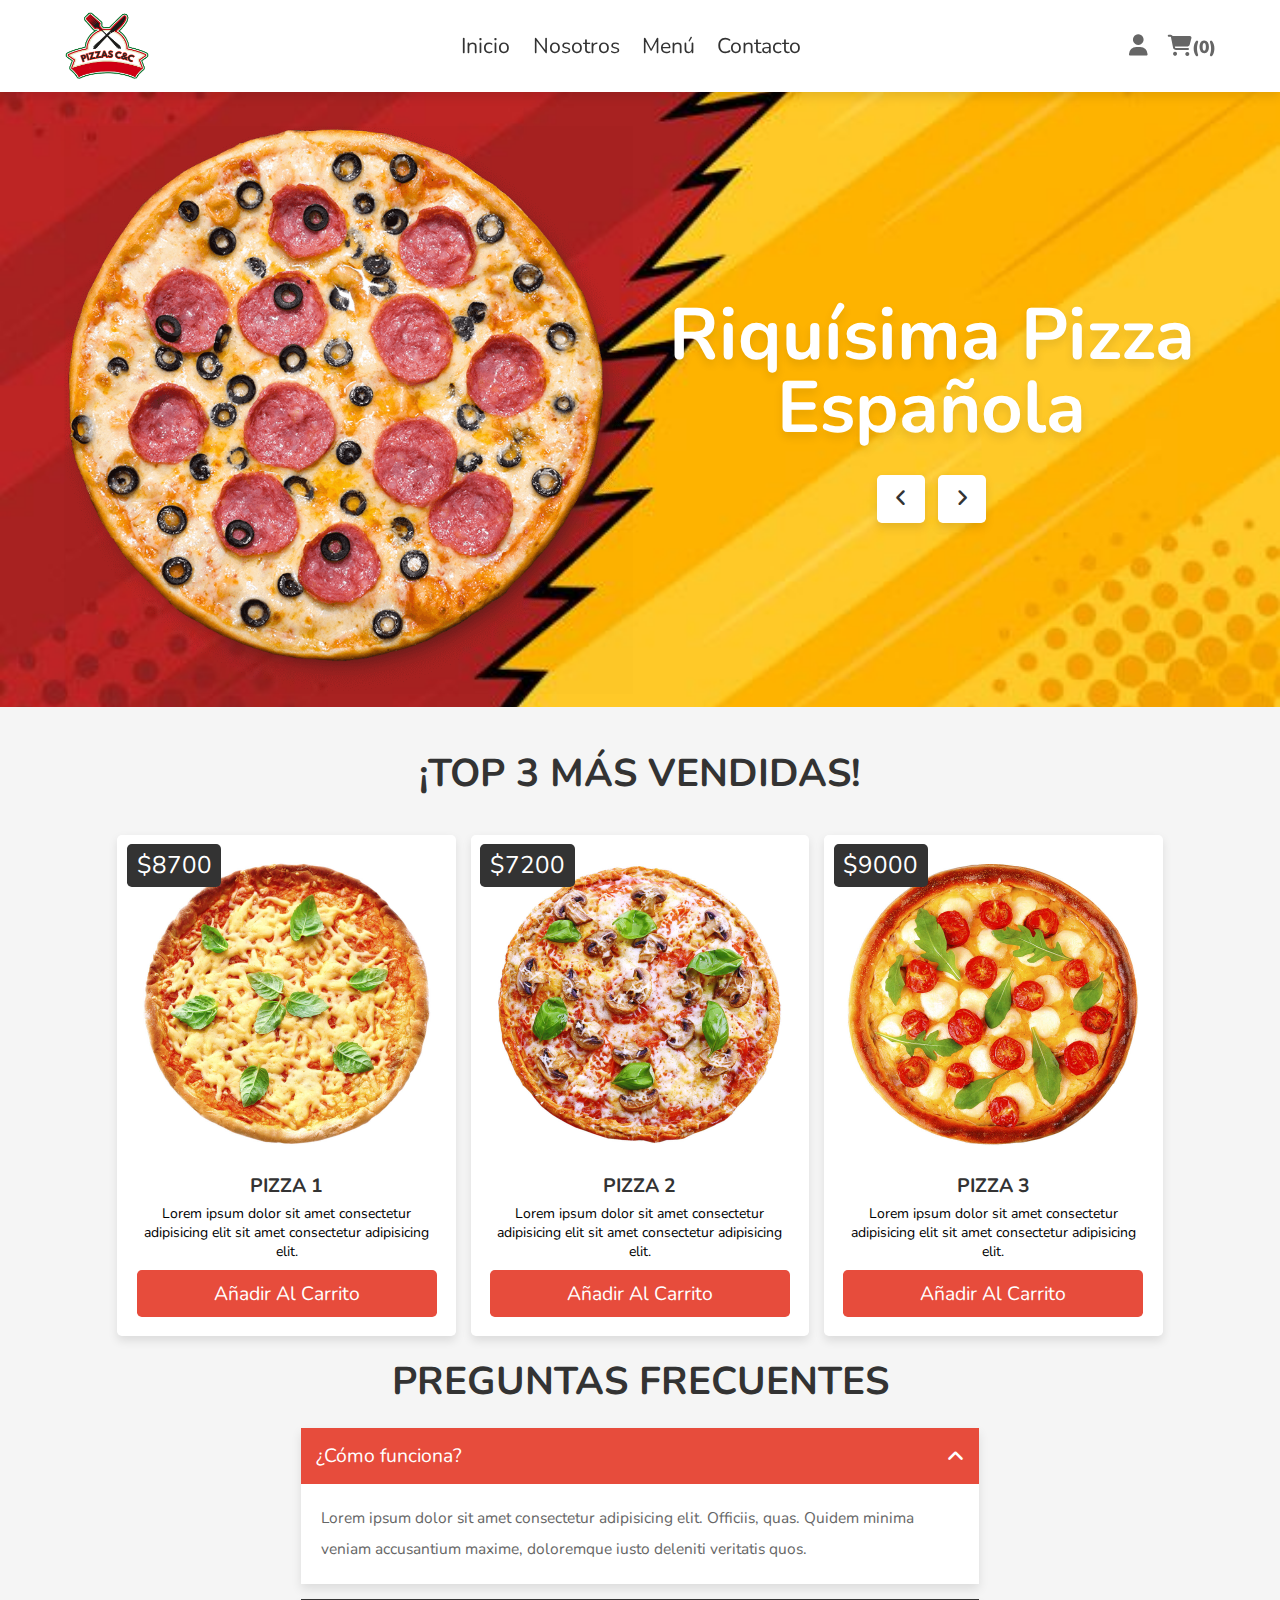
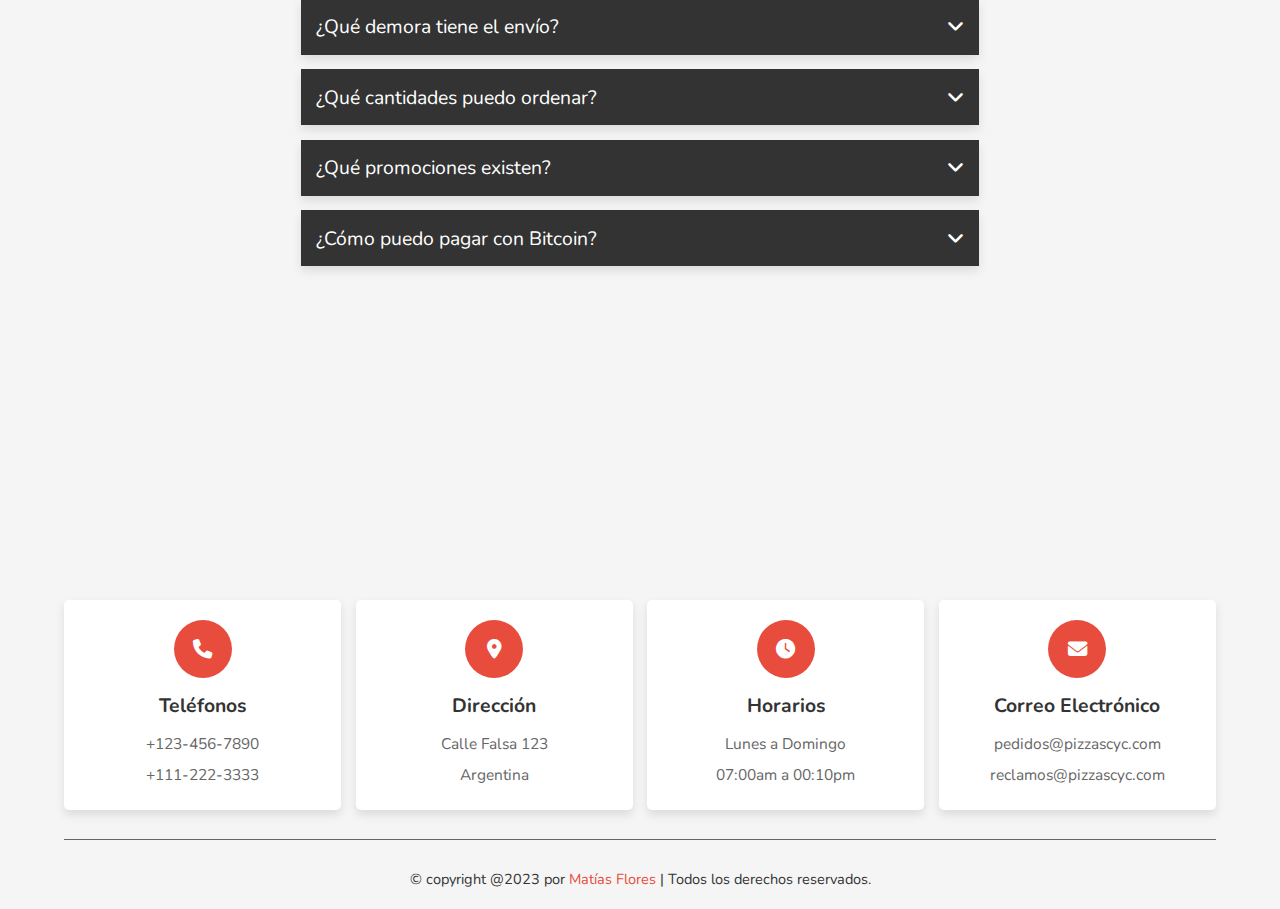
==== index.html @ edeeea36 "Subida del proyecto" ====
<!DOCTYPE html>
<html lang="es">

<head>
   <meta charset="UTF-8">
   <meta http-equiv="X-UA-Compatible" content="IE=edge">
   <meta name="viewport" content="width=device-width, initial-scale=1.0">
   <title>Pizza C&C</title>

   <!-- Cdn Font Awesome   -->
   <link rel="stylesheet" href="https://cdnjs.cloudflare.com/ajax/libs/font-awesome/6.1.1/css/all.min.css">

   <!--  Estilos CSS propios   -->
   <link rel="stylesheet" href="./css/style.css">

</head>

<body>

   <!-- Sección encabezado  -->

   <header class="header">

      <section class="flex">

         <a href="index.html" class="logo"> <img src="images/logo.png" alt="Logo Pizza C&C."></a>

         <nav class="navbar">
            <a href="./index.html">Inicio</a>
            <a href="./pages/nosotros.html">Nosotros</a>
            <a href="./pages/menu.html">Menú</a>
            <a href="./pages/contacto.html">Contacto</a>
         </nav>

         <div class="icons">
            <div id="menu-btn" class="fas fa-bars"></div>
            <div id="user-btn" class="fas fa-user"></div>
            <div id="cart-btn" class="fas fa-shopping-cart"><span id="cart-count">(0)</span></div>
         </div>

      </section>

   </header>

   <!-- Fin sección encabezado -->

   <!-- carrito -->
   <section class="shopping-cart" id="carrito">
      <div id="close-cart"><span>CERRAR</span></div>
      <h3 id="mensaje-vacio">¡El carrito está vacío!</h3>

      <table id="lista-carrito">
         <thead>
            <tr>
               <th>Imágen</th>
               <th>Nombre</th>
               <th>Precio</th>
               <th>Cantidad</th>
            </tr>
         </thead>
         <tbody></tbody>
      </table>
      <div class="principal">
         <p class="carrito-total">Total: $ <span id="total-pagar"></span> </p>
         <a id="vaciar-carrito" class="button btn">Vaciar carrito</a>
         <a href="" id="pedir-whatsapp" class="btn ">Pedir por Whatsapp</a>
      </div>
   </section>
   <!-- fin del carrito -->



   <div class="home-bg">

      <section class="home" id="home">

         <div class="slide-container">

            <div class="slide active">
               <div class="image">
                  <div class="girar">
                     <img src="./images/home-img-1.png" alt="">
                  </div>
               </div>
               <div class="content">
                  <h3>Riquísima Pizza Española</h3>
                  <div class="fas fa-angle-left" onclick="prev()"></div>
                  <div class="fas fa-angle-right" onclick="next()"></div>
               </div>
            </div>

            <div class="slide">
               <div class="image">
                  <div class="girar">
                     <img src="./images/home-img-2.png" alt="">
                  </div>
               </div>
               <div class="content">
                  <h3>Deliciosa con Morroncito y Jamón</h3>
                  <div class="fas fa-angle-left" onclick="prev()"></div>
                  <div class="fas fa-angle-right" onclick="next()"></div>
               </div>
            </div>

            <div class="slide">
               <div class="image">
                  <div class="girar">
                     <img src="./images/home-img-3.png" alt="">
                  </div>
               </div>
               <div class="content">
                  <h3>Cuatro Quesos y algo más</h3>
                  <div class="fas fa-angle-left" onclick="prev()"></div>
                  <div class="fas fa-angle-right" onclick="next()"></div>
               </div>
            </div>

         </div>

      </section>

   </div>

   <section id="menu" class="menu menu-home">

      <h1 class="heading heading-home anim-titulo">¡TOP 3 MÁS VENDIDAS!</h1>

      <div class="box-container container" id="lista-pizzas">

         <div class="box card">
            <img src="../images/pizza-1.jpg" alt="" class="imagen-pizza">
            <div class="info-card">
               <p class="precio"><span>$8700</span></p>
               <h4 class="nombre">PIZZA 1</h4>
               <p class="description">
                  Lorem ipsum dolor sit amet consectetur adipisicing elit sit amet consectetur
                  adipisicing elit.
               </p>
               <input type="submit" value="Añadir al carrito" name="add_to_cart" class="btn agregar-carrito"
                  data-id="1">
            </div>
         </div>

         <div class="box card">
            <img src="../images/pizza-2.jpg" alt="" class="imagen-pizza">
            <div class="info-card">
               <p class="precio"><span>$7200</span></p>
               <h4 class="nombre">PIZZA 2</h4>
               <p class="description">
                  Lorem ipsum dolor sit amet consectetur adipisicing elit sit amet consectetur
                  adipisicing elit.
               </p>
               <input type="submit" value="Añadir al carrito" name="add_to_cart" class="btn agregar-carrito"
                  data-id="2">
            </div>
         </div>

         <div class="box card">
            <img src="../images/pizza-3.jpg" alt="" class="imagen-pizza">
            <div class="info-card">
               <p class="precio"><span>$9000</span></p>
               <h4 class="nombre">PIZZA 3</h4>
               <p class="description">
                  Lorem ipsum dolor sit amet consectetur adipisicing elit sit amet consectetur
                  adipisicing elit.
               </p>
               <input value="Añadir al carrito" name="add_to_cart" class="btn agregar-carrito"
                  data-id="3">
            </div>
         </div>
      </div>

   </section>



   <!-- comienzo faq  -->

   <section class="faq" id="faq">

      <h1 class="heading anim-titulo">PREGUNTAS FRECUENTES</h1>

      <div class="accordion-container">

         <div class="accordion active">
            <div class="accordion-heading">
               <span>¿Cómo funciona?</span>
               <i class="fas fa-angle-down"></i>
            </div>
            <p class="accrodion-content">
               Lorem ipsum dolor sit amet consectetur adipisicing elit. Officiis, quas. Quidem minima veniam accusantium
               maxime, doloremque iusto deleniti veritatis quos.
            </p>
         </div>

         <div class="accordion">
            <div class="accordion-heading">
               <span>¿Qué demora tiene el envío?</span>
               <i class="fas fa-angle-down"></i>
            </div>
            <p class="accrodion-content">
               Lorem ipsum dolor sit amet consectetur adipisicing elit. Officiis, quas. Quidem minima veniam accusantium
               maxime, doloremque iusto deleniti veritatis quos.
            </p>
         </div>

         <div class="accordion">
            <div class="accordion-heading">
               <span>¿Qué cantidades puedo ordenar?</span>
               <i class="fas fa-angle-down"></i>
            </div>
            <p class="accrodion-content">
               Lorem ipsum dolor sit amet consectetur adipisicing elit. Officiis, quas. Quidem minima veniam accusantium
               maxime, doloremque iusto deleniti veritatis quos.
            </p>
         </div>

         <div class="accordion">
            <div class="accordion-heading">
               <span>¿Qué promociones existen?</span>
               <i class="fas fa-angle-down"></i>
            </div>
            <p class="accrodion-content">
               Lorem ipsum dolor sit amet consectetur adipisicing elit. Officiis, quas. Quidem minima veniam accusantium
               maxime, doloremque iusto deleniti veritatis quos.
            </p>
         </div>


         <div class="accordion">
            <div class="accordion-heading">
               <span>¿Cómo puedo pagar con Bitcoin?</span>
               <i class="fas fa-angle-down"></i>
            </div>
            <p class="accrodion-content">
               Lorem ipsum dolor sit amet consectetur adipisicing elit. Officiis, quas. Quidem minima veniam accusantium
               maxime, doloremque iusto deleniti veritatis quos.
            </p>
         </div>
      </div>
   </section>

   <!-- fin faq  -->

   <!-- comienzo footer  -->

   <section class="location">
      <iframe
         src="https://www.google.com/maps/embed?pb=!1m18!1m12!1m3!1d3281.8580521612535!2d-58.76656361722977!3d-34.65828760314897!2m3!1f0!2f0!3f0!3m2!1i1024!2i768!4f13.1!3m3!1m2!1s0x95bc9512dd8aeb59%3A0xc78ff3fe9b8c9677!2sCalle%20falsa%20123%2C%20Paso%20del%20Rey%2C%20Provincia%20de%20Buenos%20Aires!5e0!3m2!1sen!2sar!4v1684453781965!5m2!1sen!2sar"
         width="300" height="400" style="border:0;" allowfullscreen="" loading="lazy"
         referrerpolicy="no-referrer-when-downgrade"></iframe>
   </section>


   <section class="footer">

      <div class="box-container">

         <div class="box">
            <i class="fas fa-phone"></i>
            <h3>Teléfonos</h3>
            <p>+123-456-7890</p>
            <p>+111-222-3333</p>
         </div>

         <div class="box">
            <i class="fas fa-map-marker-alt"></i>
            <h3>Dirección</h3>
            <p>Calle Falsa 123</p>
            <p>Argentina</p>
         </div>

         <div class="box">
            <i class="fas fa-clock"></i>
            <h3>Horarios</h3>
            <p>Lunes a Domingo</p>
            <p>07:00am a 00:10pm</p>
         </div>

         <div class="box">
            <i class="fas fa-envelope"></i>
            <h3>Correo Electrónico</h3>
            <p>pedidos@pizzascyc.com</p>
            <p>reclamos@pizzascyc.com</p>
         </div>

      </div>

      <div class="credit">
         &copy; copyright @2023 por <span>Matías Flores</span> | Todos los derechos reservados.
      </div>

   </section>

   <!-- fin footer -->

   <!-- links archivos javascript  -->
   <script src="./js/carrito.js"></script>
   <script src="./js/script.js"></script>


</body>

</html>
---- css/style.css ----
@import url('https://fonts.googleapis.com/css2?family=Nunito:wght@200;300;400;500;600;800&display=swap');

:root {
   --red: #e74c3c;
   --black: #333;
   --white: #fff;
   --light-bg: #f5f5f5;
   --light-color: #666;
   --border: .1rem solid var(--light-color);
   --box-shadow: 0 .5rem 1rem rgba(0, 0, 0, .1);
}

* {
   font-family: 'Nunito', sans-serif;
   margin: 0;
   padding: 0;
   box-sizing: border-box;
   outline: none;
   border: none;
   text-decoration: none;
   transition: 0.2s linear;
}

::-webkit-scrollbar {
   width: 1rem;
   height: .5rem;
}

::-webkit-scrollbar-track {
   background-color: transparent;
}

::-webkit-scrollbar-thumb {
   background-color: var(--red);
}

html {
   font-size: 60.5%;
   overflow-x: hidden;
   scroll-behavior: smooth;
   scroll-padding-top: 7.5rem;
}

body {
   background: var(--light-bg);
   overflow-x: hidden;
}

section {
   padding: 1rem 2.5rem;
   margin: 0 auto;
   max-width: 1200px;
}

.heading {
   text-align: center;
   margin-top: 5rem;
   margin-bottom: 2rem;
   font-size: 4rem;
   color: var(--black);
   text-transform: uppercase;
}

.anim-titulo {
   -webkit-animation: anim-titulo 5s cubic-bezier(0.215, 0.610, 0.355, 1.000) both;
   animation: anim-titulo 5s cubic-bezier(0.215, 0.610, 0.355, 1.000) both;
}

/* ----------------------------------------------
 * Generated by Animista on 2023-5-23 11:22:22
 * Licensed under FreeBSD License.
 * See http://animista.net/license for more info. 
 * w: http://animista.net, t: @cssanimista
 * ---------------------------------------------- */

/**
 * ----------------------------------------
 * animation anim-titulo
 * ----------------------------------------
 */
@-webkit-keyframes anim-titulo {
   0% {
      letter-spacing: 1em;
      -webkit-transform: translateZ(400px);
      transform: translateZ(400px);
      opacity: 0;
   }

   40% {
      opacity: 0.6;
   }

   100% {
      -webkit-transform: translateZ(0);
      transform: translateZ(0);
      opacity: 1;
   }
}

@keyframes anim-titulo {
   0% {
      letter-spacing: 1em;
      -webkit-transform: translateZ(400px);
      transform: translateZ(400px);
      opacity: 0;
   }

   40% {
      opacity: 0.6;
   }

   100% {
      -webkit-transform: translateZ(0);
      transform: translateZ(0);
      opacity: 1;
   }
}



.btn {
   display: block;
   width: 100%;
   margin-top: 1rem;
   border-radius: .5rem;
   padding: 1rem 3rem;
   font-size: 2rem;
   color: var(--white);
   background-color: var(--red);
   cursor: pointer;
   text-transform: capitalize;
   text-align: center;
}

.btn:hover {
   background-color: var(--black);
}

.header {
   position: fixed;
   top: 0;
   left: 0;
   right: 0;
   background-color: var(--white);
   box-shadow: var(--box-shadow);
   z-index: 1000;
}

.header .flex {
   display: flex;
   align-items: center;
   justify-content: space-between;
   position: relative;
}


.header .flex .logo img {
   height: 70px;

}

.header .flex .navbar a {
   margin: 0 1rem;
   font-size: 2.2rem;
   color: var(--black);
}

.header .flex .navbar a:hover {
   text-decoration: underline;
   color: var(--red);
}

.header .flex .icons div {
   font-size: 2.2rem;
   color: var(--light-color);
   cursor: pointer;
   margin-left: 1.7rem;
}

.header .flex .icons div:hover {
   color: var(--red);
}

.header .flex .icons div span {
   font-size: 1.8rem;
}

#menu-btn {
   display: none;
}

.shopping-cart {
   padding: 10px;
   position: fixed;
   top: 0;
   right: -110%;
   width: 45rem;
   z-index: 1100;
   background-color: white;
   border-left: var(--border);
   height: 100vh;
   overflow-y: scroll;
}

.shopping-cart.active {
   right: 0;
}

.shopping-cart #close-cart {
   margin: 20px 0px;
   text-align: right;
   margin-bottom: 2.7rem;
}

.shopping-cart #close-cart span {
   cursor: pointer;
   font-size: 1.8rem;
   color: var(--red);
   font-weight: bold;
}

.shopping-cart #close-cart span:hover {
   color: var(--black);
}

.shopping-cart h3{
   text-align: center;
   font-size: 3em;
   margin-top: 30px;
}

#lista-carrito {
   width: 100%;
}

#lista-carrito thead  tr th{
   font-size: 2em;
}

#lista-carrito tbody td{
   font-size: 2em;
   text-align: center;
}

.carrito-total{
   margin-top: 40px;
   font-size: 2em;
   font-weight: bold;
}

.principal{
   padding: 0 18px 0 18px;
}

.borrar-curso{
   font-size: 1em;
   color: var(--red);
   font-weight: bold;
   cursor: pointer;
}

.borrar-curso:hover{
   color: var(--light-color);
}

.menu-home{
   .heading-home{
      margin-top: -30px;
      margin-bottom: 35px;
   }
}

@keyframes fadeLeft {
   0% {
      transform: translateX(5rem);
   }
}

@keyframes fadeRight {
   0% {
      transform: translateX(-5rem);
   }
}

.home-bg {
   background: url(../images/pizza-bg.jpg) no-repeat;
   background-size: cover;
   background-position: center;
}

.home-bg .home .slide-container {
   margin-top: 12rem;
}

.home-bg .home .slide-container .slide {
   display: none;
   align-items: center;
   gap: 1.5rem;
   flex-wrap: wrap;
}

.home-bg .home .slide-container .slide.active {
   display: flex;
}

.home-bg .home .slide-container .slide .image {
   flex: 1 1 40rem;
   animation: fadeRight .4s linear;
}

/* animacion de rotacion */
@-webkit-keyframes girar {
   0% {
      -webkit-transform: rotate(0);
      transform: rotate(0);
   }

   100% {
      -webkit-transform: rotate(360deg);
      transform: rotate(360deg);
   }
}

@keyframes girar {
   0% {
      -webkit-transform: rotate(0);
      transform: rotate(0);
   }

   100% {
      -webkit-transform: rotate(360deg);
      transform: rotate(360deg);
   }
}

.girar {
   -webkit-animation: girar 20s linear infinite both;
   animation: girar 20s linear infinite both;
}


.home-bg .home .slide-container .slide .image img {
   width: 100%;
}

.home-bg .home .slide-container .slide .content {
   flex: 1 1 40rem;
   text-align: center;
   animation: fadeLeft .4s linear;
}

.home-bg .home .slide-container .slide .content h3 {
   color: var(--white);
   margin-bottom: 3rem;
   text-transform: capitalize;
   font-size: 7.5rem;
   text-shadow: var(--box-shadow);
   line-height: 1;
}

.home-bg .home .slide-container .slide .content .fa-angle-left,
.home-bg .home .slide-container .slide .content .fa-angle-right {
   height: 5rem;
   width: 5rem;
   line-height: 4.8rem;
   font-size: 2rem;
   color: var(--black);
   background-color: var(--white);
   margin: 0 .5rem;
   box-shadow: var(--box-shadow);
   cursor: pointer;
   border-radius: .5rem;
}

.home-bg .home .slide-container .slide .content .fa-angle-left:hover,
.home-bg .home .slide-container .slide .content .fa-angle-right:hover {
   background-color: var(--red);
   color: var(--white);
}

.about {
   margin-top: 60px;
}

.about .box-flex {
   display: flex;
   flex-direction: column;
   border: solid 1px var(--light-color);
   width: 100%;
   margin-bottom: 30px;
   background-color: var(--white);
   border-radius: .5rem;
   padding: 2rem;
   text-align: center;
   box-shadow: var(--box-shadow)
}

.about .box-flex h3 {
   font-size: 2.5rem;
   color: var(--black);
}

.about .box-flex p {
   padding: 1rem 0;
   line-height: 2;
   font-size: 1.6rem;
   color: var(--light-color);
}


.about .box-container {
   padding: 30px 0px;
   display: grid;
   grid-template-columns: repeat(auto-fit, 35rem);
   gap: 1.5rem;
   align-items: flex-start;
   justify-content: center;
}

.about .box-container .box {
   background-color: var(--white);
   border-radius: .5rem;
   padding: 2rem;
   text-align: center;
   box-shadow: var(--box-shadow);
}

.about .box-container .box img {
   width: 100%;
   margin-bottom: 2rem;
}

.about .box-container .box h3 {
   font-size: 2.5rem;
   color: var(--black);
}

.about .box-container .box p {
   padding: 1rem 0;
   line-height: 2;
   font-size: 1.6rem;
   color: var(--light-color);
}

.menu {
   margin-top: 60px;
}

.menu .box-container {
   display: grid;
   grid-template-columns: repeat(auto-fit, 35rem);
   gap: 1.5rem;
   align-items: flex-start;
   justify-content: center;
}

.menu .box-container .box {
   background-color: var(--white);
   border-radius: .5rem;
   padding: 2rem;
   text-align: center;
   box-shadow: var(--box-shadow);
   position: relative;
}

.box .description {
   font-size: 14px;
}

.menu .box-container .box img {
   width: 100%;
   margin-bottom: 1rem;
}

.menu .box-container .box .precio {
   background-color: var(--black);
   border-radius: .5rem;
   padding: .5rem 1rem;
   font-size: 1.7rem;
   color: var(--white);
   position: absolute;
   top: 1rem;
   left: 1rem;
}

.menu .box-container .box .precio span {
   font-size: 2.5rem;
}

.menu .box-container .box .nombre {
   font-size: 2rem;
   color: var(--black);
   margin: .5rem 0;
}

.menu .box-container .box form {
   display: flex;
   gap: 1rem;
}

.menu .box-container .box form .cant {
   width: 8rem;
   border: var(--border);
   padding: 1rem;
   margin-top: 1rem;
   border-radius: .5rem;
   font-size: 1.8rem;
   color: var(--black);
}

.contacto {
   margin-top: 60px;
}

.contacto form {
   background-color: var(--white);
   box-shadow: var(--box-shadow);
   padding: 2rem;
   border-radius: .5rem;
}

.contacto form .flex {
   display: flex;
   flex-wrap: wrap;
   gap: 1.5rem;
   justify-content: space-between;
}

.contacto form .flex .inputBox {
   width: 49%;
}

.contacto form .flex .inputText {
   width: 100%;
}


.contacto form .flex .inputBox label {
   font-size: 1.8rem;
   color: var(--light-color);
}

.contacto form .flex .inputBox .box {
   width: 100%;
   background-color: var(--light-bg);
   padding: 1.4rem;
   font-size: 1.8rem;
   color: var(--black);
   border-radius: .5rem;
   margin: 1rem 0;
}

.contacto form .flex .inputText label {
   font-size: 1.8rem;
   color: var(--light-color);
}

.contacto form .flex .inputText .box {
   width: 100%;
   background-color: var(--light-bg);
   padding: 1.4rem;
   font-size: 1.8rem;
   color: var(--black);
   border-radius: .5rem;
   margin: 1rem 0;
}

.contacto form .flex .inputBox span {
   font-size: 14px;
   color: green;
   font-weight: bold;
}

.contacto form .flex .inputText span {
   font-size: 14px;
   color: green;
   font-weight: bold;
}

.contacto form span {
   font-size: 18px;
   color: green;
   font-weight: bold;
}

.faq h1{
   margin-top: 0px;

}

.faq .accordion-container {
   max-width: 70rem;
   margin: 0 auto;
}

.faq .accordion-container .accordion {
   margin: 1.5rem 0;
   box-shadow: var(--box-shadow);
}

.faq .accordion-container .accordion .accordion-heading {
   padding: 1.5rem;
   background: var(--black);
   color: var(--white);
   cursor: pointer;
   font-size: 2rem;
   display: flex;
   align-items: center;
   justify-content: space-between;
   gap: 1.5rem;
}

.faq .accordion-container .accordion .accrodion-content {
   padding: 2rem;
   background-color: var(--white);
   line-height: 2;
   color: var(--light-color);
   font-size: 1.6rem;
   display: none;
}

.faq .accordion-container .accordion.active .accrodion-content {
   display: inline-block;
}

.faq .accordion-container .accordion.active .accordion-heading {
   background: var(--red);
}

.faq .accordion-container .accordion.active .accordion-heading i {
   transform: rotate(180deg);
}


.location {
   width: auto;
   height: 300px;
   overflow: hidden;
}

.location iframe {
   width: 100%;
   height: 100%;
}

.footer .box-container {
   display: grid;
   grid-template-columns: repeat(auto-fit, minmax(21rem, 1fr));
   gap: 1.5rem;
   align-items: flex-start;
   justify-content: center;
}

.footer .box-container .box {
   padding: 2rem;
   text-align: center;
   background-color: var(--white);
   box-shadow: var(--box-shadow);
   border-radius: .5rem;
}

.footer .box-container .box i {
   height: 6rem;
   width: 6rem;
   line-height: 6rem;
   font-size: 2rem;
   color: var(--white);
   background-color: var(--red);
   border-radius: 50%;
   margin-bottom: .5rem;
}

.footer .box-container .box h3 {
   margin: 1rem 0;
   color: var(--black);
   text-transform: capitalize;
   font-size: 2rem;
}

.footer .box-container .box p {
   line-height: 2;
   font-size: 1.6rem;
   color: var(--light-color);
}

.footer .box-container .box #clima img {
   width: 65%;
}

.footer .credit {
   text-align: center;
   margin-top: 3rem;
   padding: 1rem 0;
   padding-top: 3rem;
   border-top: var(--border);
   font-size: 1.5rem;
   color: var(--black);
   /* padding-bottom: 8rem; */
}

.footer .credit span {
   color: var(--red);
}


#cajaComentarios {
   display: flow-root;
}

#cajaComentarios h2 {
   font-size: 25px;
   font-weight: bold;
   margin-bottom: 15px;
   text-align: center;
}

#cajaComentarios p:nth-child(2) {
   font-size: 1.5rem;
   margin-bottom: 10px;
}

#cajaComentarios p:nth-child(3) {
   font-style: italic;
   font-size: 2rem;

}

.comentarioDerecha {
   float: right;
   width: 50%;
   margin: 10px;
   padding: 20px 10px;
   box-sizing: border-box;
   border: 1px solid #333;
   border-radius: 30px 30px 00px 30px;
   box-shadow: 3px 2px 5px #333;
   word-wrap: normal;
}

.comentarioDerecha:hover {
   background-color: #f9dbdbcd;
}


.comentarioIzquierda {
   float: left;
   width: 50%;
   margin: 10px;
   padding: 20px 10px;
   box-sizing: border-box;
   border: 1px solid #333;
   border-radius: 30px 30px 30px 0px;
   box-shadow: 3px 2px 5px #333;
   word-wrap: normal;
}

.comentarioIzquierda:hover {
   background-color: #f9dbdbcd;
}

/* media queries  */

@media (max-width:991px) {

   html {
      font-size: 55%;
   }

}

@media (max-width:768px) {

   #menu-btn {
      display: inline-block;
   }

   .header .flex .navbar {
      position: absolute;
      top: 99%;
      left: 0;
      right: 0;
      background-color: var(--white);
      border-top: var(--border);
      border-bottom: var(--border);
      clip-path: polygon(0 0, 100% 0, 100% 0, 0 0);
   }

   .header .flex .navbar.active {
      clip-path: polygon(0 0, 100% 0, 100% 100%, 0 100%);
   }

   .header .flex .navbar a {
      display: block;
      margin: 2rem;
   }

   .home-bg .home .slide-container .slide .content h3 {
      font-size: 4rem;
   }

   .contacto form .flex .inputBox {   
      width: 100%;
   }

}

@media (max-width:450px) {

   html {
      font-size: 50%;
   }

   .shopping-cart {
      width: 100%;
      border-left: 0;
   }

   .about .box-container {
      grid-template-columns: 1fr;
   }

   .menu .box-container {
      grid-template-columns: 1fr;
   }

}
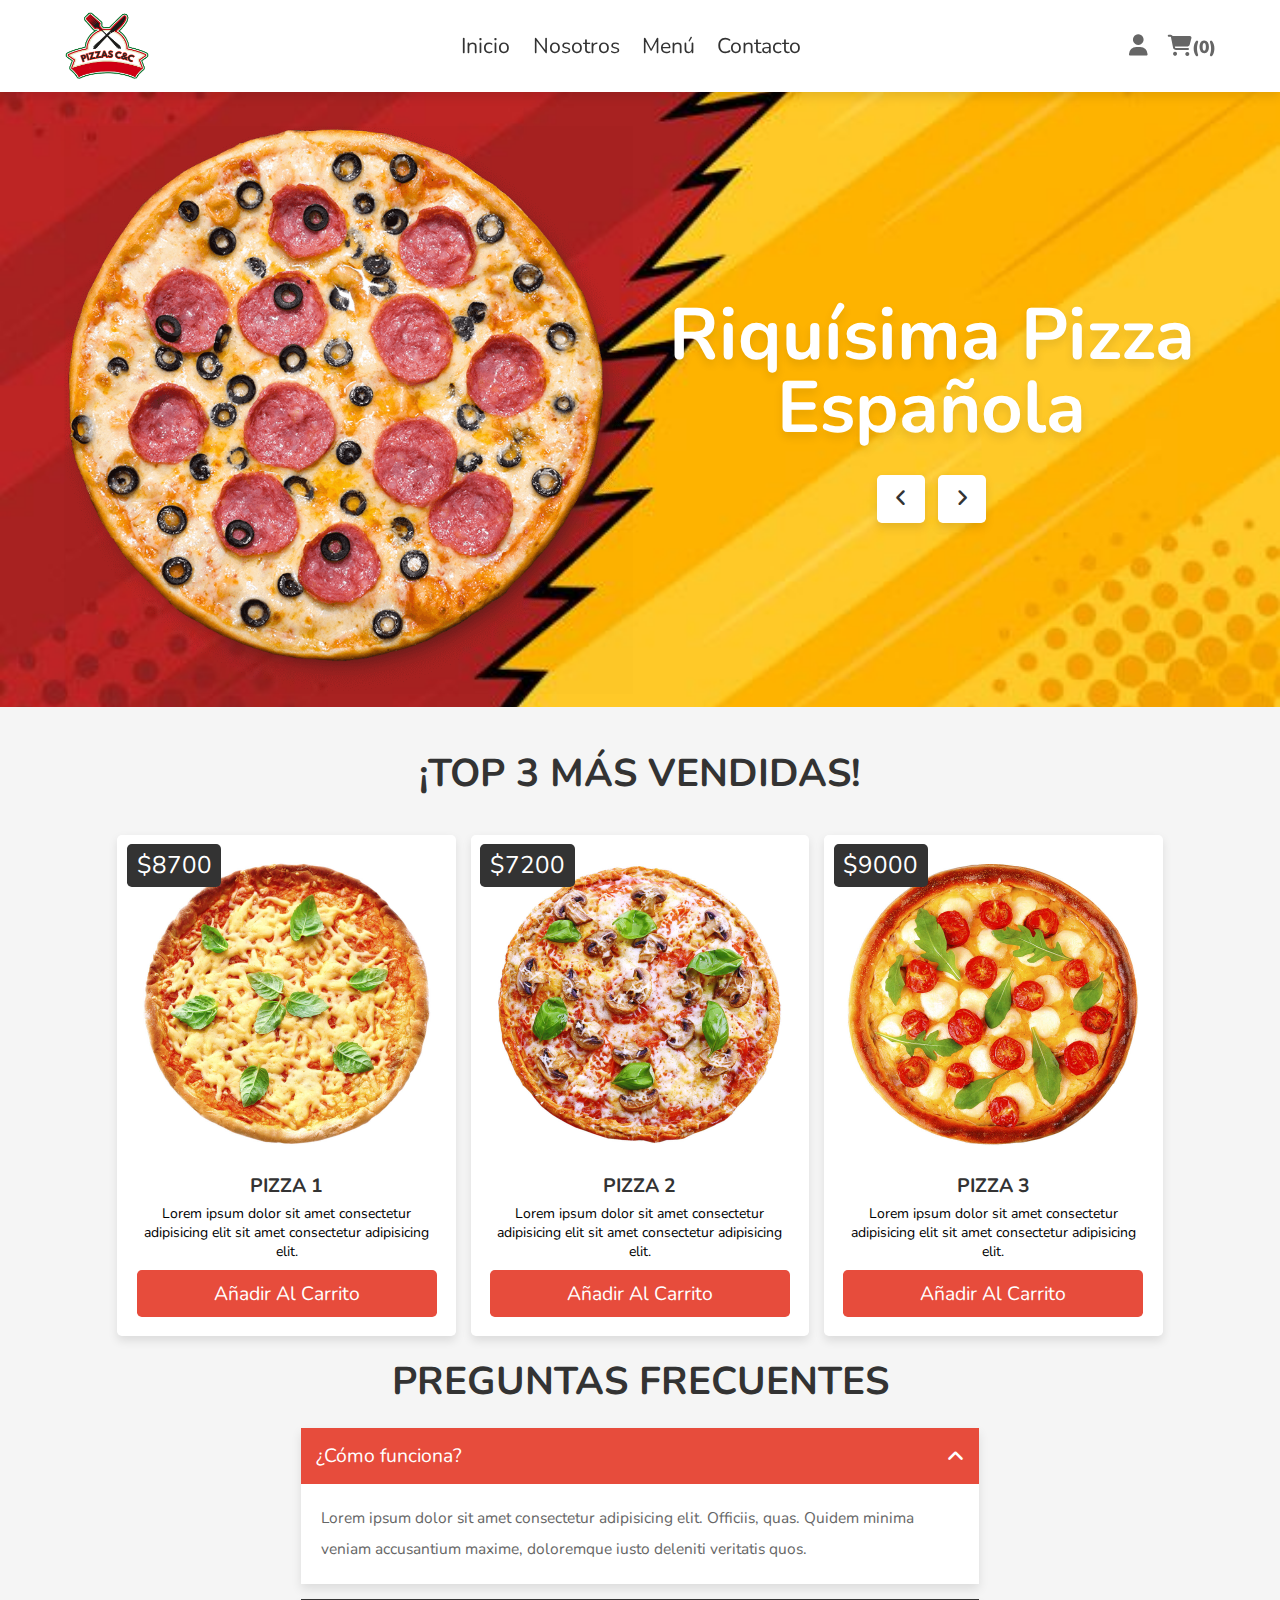
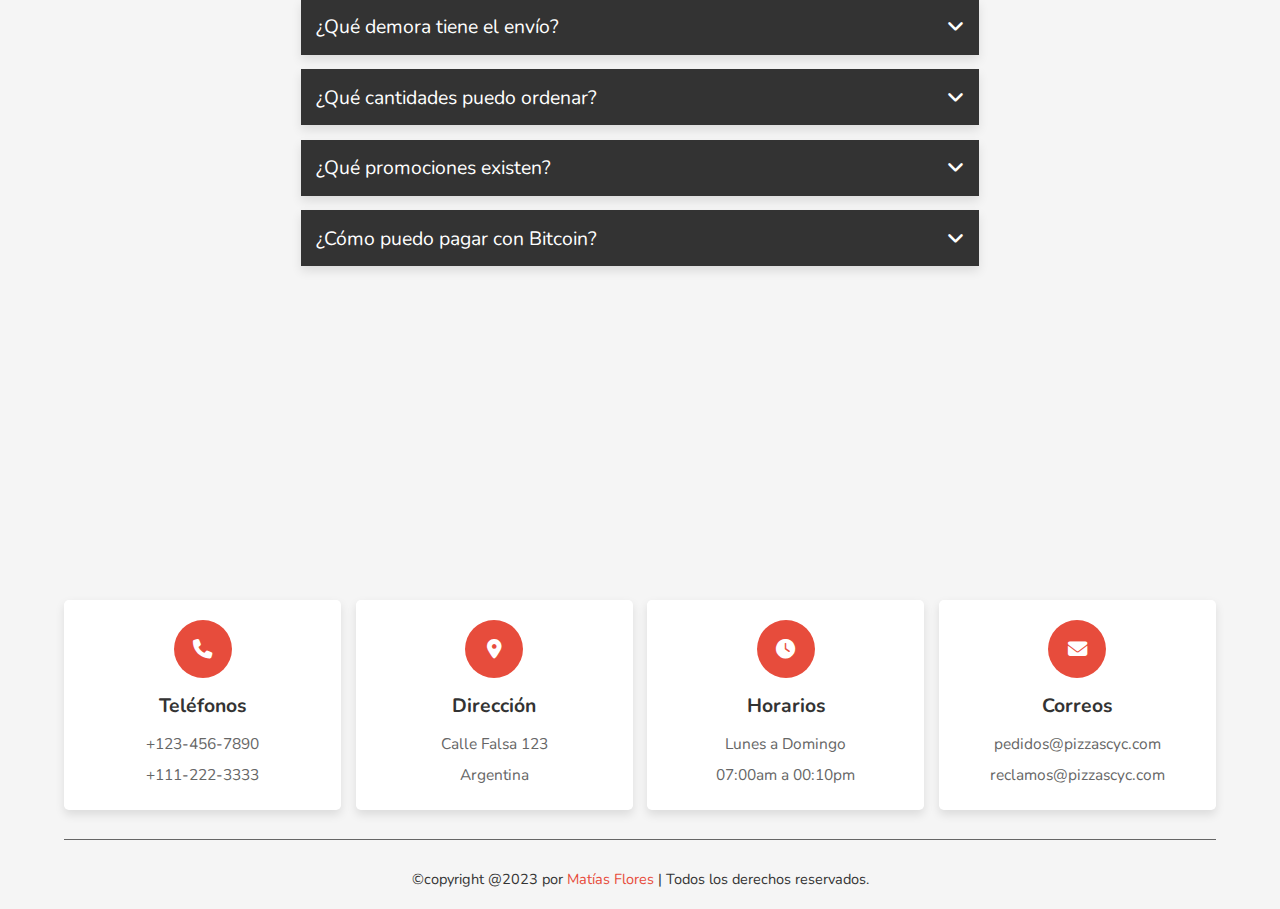
==== commit fe0351f3: "actualizacion" ====
--- a/index.html
+++ b/index.html
@@ -5,6 +5,9 @@
    <meta charset="UTF-8">
    <meta http-equiv="X-UA-Compatible" content="IE=edge">
    <meta name="viewport" content="width=device-width, initial-scale=1.0">
+
+   <link rel="shortcut icon" href="./images/logo.png" type="image/x-icon">
+
    <title>Pizza C&C</title>
 
    <!-- Cdn Font Awesome   -->
@@ -128,7 +131,7 @@
       <div class="box-container container" id="lista-pizzas">
 
          <div class="box card">
-            <img src="../images/pizza-1.jpg" alt="" class="imagen-pizza">
+            <img src="./images/pizza-1.jpg" alt="" class="imagen-pizza">
             <div class="info-card">
                <p class="precio"><span>$8700</span></p>
                <h4 class="nombre">PIZZA 1</h4>
@@ -142,7 +145,7 @@
          </div>
 
          <div class="box card">
-            <img src="../images/pizza-2.jpg" alt="" class="imagen-pizza">
+            <img src="./images/pizza-2.jpg" alt="" class="imagen-pizza">
             <div class="info-card">
                <p class="precio"><span>$7200</span></p>
                <h4 class="nombre">PIZZA 2</h4>
@@ -156,7 +159,7 @@
          </div>
 
          <div class="box card">
-            <img src="../images/pizza-3.jpg" alt="" class="imagen-pizza">
+            <img src="./images/pizza-3.jpg" alt="" class="imagen-pizza">
             <div class="info-card">
                <p class="precio"><span>$9000</span></p>
                <h4 class="nombre">PIZZA 3</h4>
@@ -164,7 +167,7 @@
                   Lorem ipsum dolor sit amet consectetur adipisicing elit sit amet consectetur
                   adipisicing elit.
                </p>
-               <input value="Añadir al carrito" name="add_to_cart" class="btn agregar-carrito"
+               <input type="submit" value="Añadir al carrito" name="add_to_cart" class="btn agregar-carrito"
                   data-id="3">
             </div>
          </div>
@@ -279,7 +282,7 @@
 
          <div class="box">
             <i class="fas fa-envelope"></i>
-            <h3>Correo Electrónico</h3>
+            <h3>Correos</h3>
             <p>pedidos@pizzascyc.com</p>
             <p>reclamos@pizzascyc.com</p>
          </div>
@@ -287,7 +290,7 @@
       </div>
 
       <div class="credit">
-         &copy; copyright @2023 por <span>Matías Flores</span> | Todos los derechos reservados.
+         &copy;copyright @2023 por <span>Matías Flores</span> | Todos los derechos reservados.
       </div>
 
    </section>
